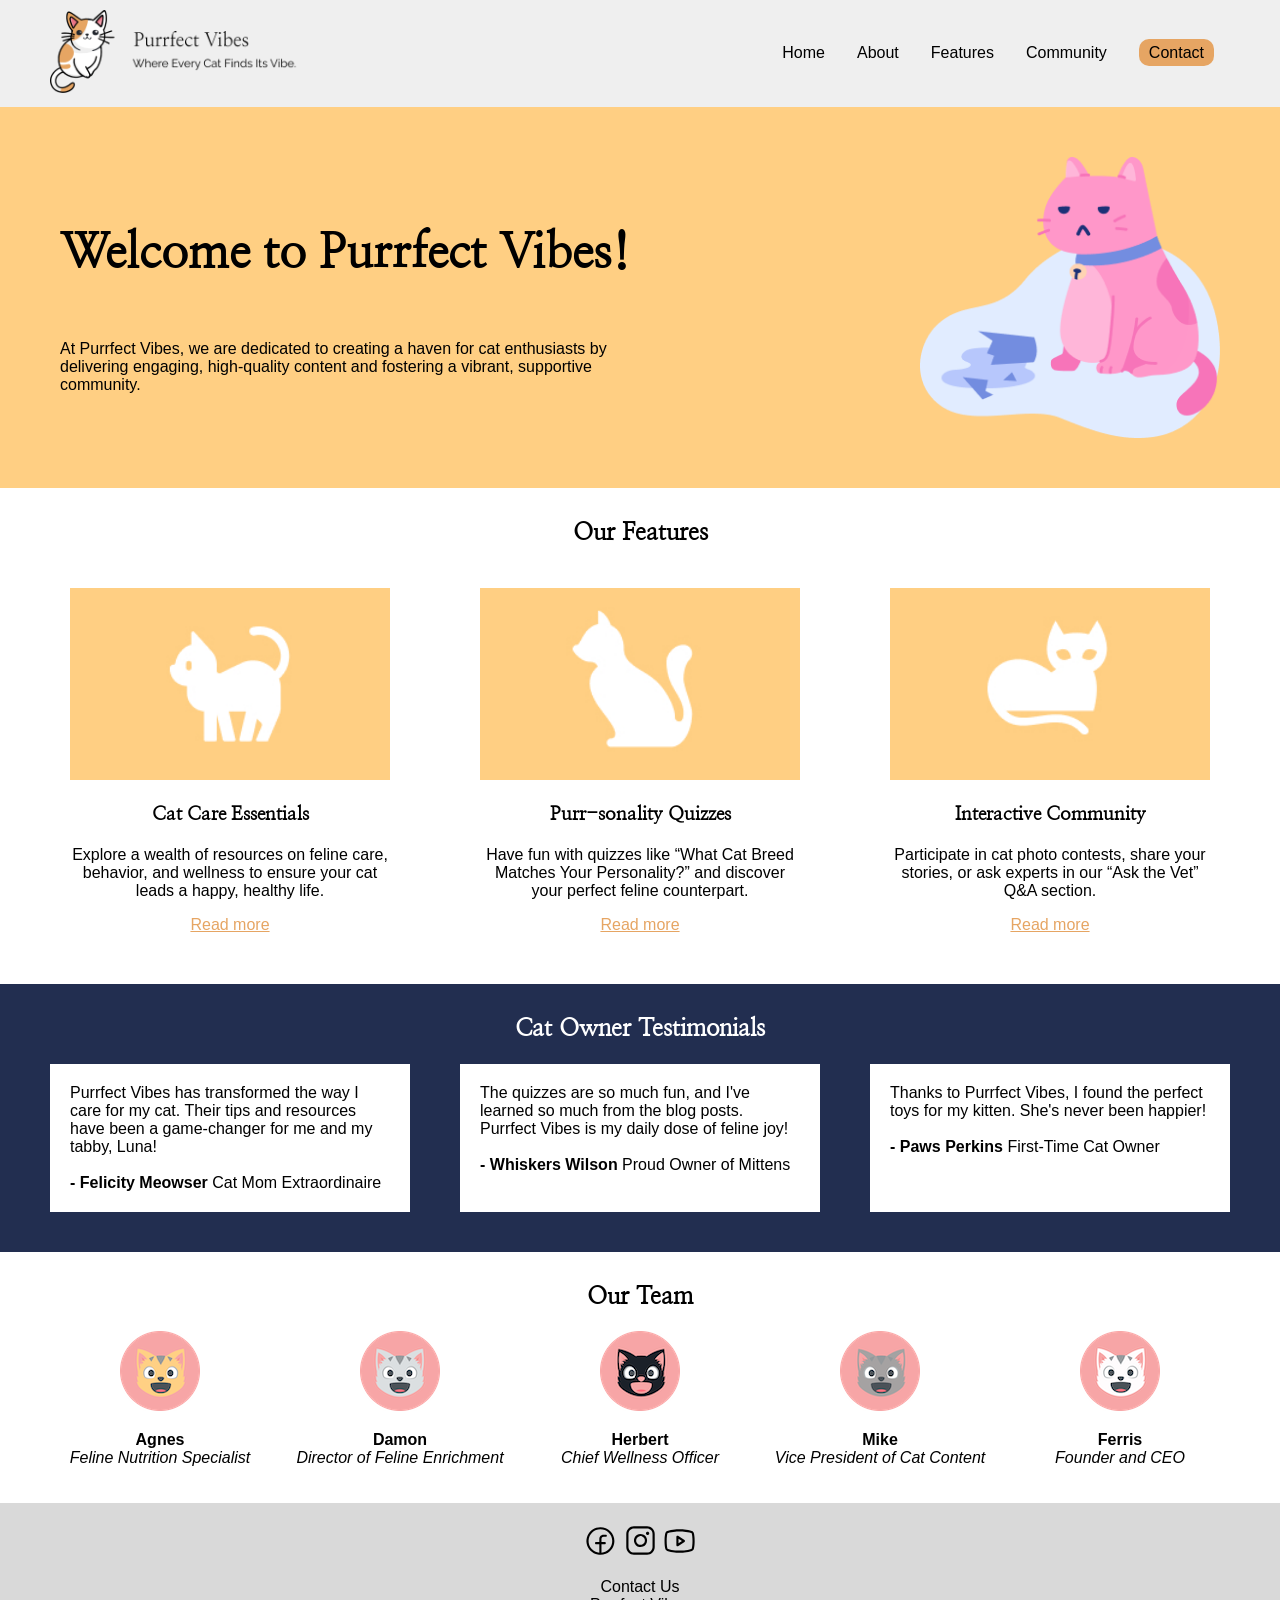
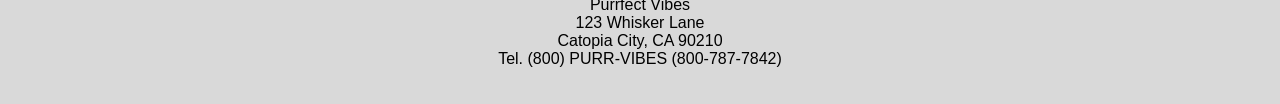
==== beginning/index.html @ c21c93cb "File and Font Pull" ====
<!DOCTYPE html>
<html lang="en">
<head>
    <meta charset="utf-8">
    <meta name="viewport" content="width=device-width, initial-scale=1.0">
    <link rel="apple-touch-icon" sizes="180x180" href="images/favicons/apple-touch-icon.png">
    <link rel="icon" type="image/png" sizes="32x32" href="images/favicons/favicon-32x32.png">
    <link rel="icon" type="image/png" sizes="16x16" href="images/favicons/favicon-16x16.png">
    <link rel="manifest" href="images/favicons/site.webmanifest">
    <title>Welcome to Purrfect Vibes!</title>
    <link rel="stylesheet" href="css/styles.css">
</head>
<body>
    <header>
        <div class="container">
            <a href="index.html"><img src="images/logo.png" alt="logo"></a>
            <input type="checkbox" class="navToggler" id="navToggler">
            <nav>
                <ul>
                    <li><a href="index.html">Home</a></li>
                    <li><a href="about.html">About</a></li>
                    <li><a href="features.html">Features</a>
                        <ul class="sub-menu">
                            <li><a href="features.html#cat-care">Cat Care</a></li>
                            <li><a href="features.html#quizzes">Quizzes</a></li>
                            <li><a href="features.html#community">Community</a></li>
                        </ul>
                    </li>
                    <li><a href="community.html">Community</a></li>
                    <li><a href="contact.html" class="button">Contact</a></li>
                </ul>
            </nav>
            <label for="navToggler" class="navTogglerMenu" name="navToggler">
                <img src="images/menu.svg" class="menuOpen" alt="menu">
                <img src="images/x.svg" class="menuClose" alt="close">
            </label>
        </div>
    </header>
    <section class="hero">
        <div class="container">
            <div class="hero-text">
                <h1>Welcome to Purrfect Vibes!</h1>
                <p>At Purrfect Vibes, we are dedicated to creating a haven for cat enthusiasts by delivering engaging, high-quality content and fostering a vibrant, supportive community.</p>
            </div>
            <img src="images/hero-cat.png" alt="">
        </div>
    </section>
    <section class="features container">
        <h2>Our Features</h2>
        <div class="feature-container">
            <div class="feature-block">
                <img src="images/cat-care.jpg" alt="cat care">
                <h3>Cat Care Essentials</h3>
                <p>Explore a wealth of resources on feline care, behavior, and wellness to ensure your cat leads a happy, healthy life.</p>
                <a href="#">Read more</a>
            </div>
            <div class="feature-block">
                <img src="images/cat-quizzes.jpg" alt="cat quizzes">
                <h3>Purr-sonality Quizzes</h3>
                <p>Have fun with quizzes like “What Cat Breed Matches Your Personality?” and discover your perfect feline counterpart.</p>
                <a href="#">Read more</a>
            </div>
            <div class="feature-block">
                <img src="images/cat-community.jpg" alt="cat community">
                <h3>Interactive Community</h3>
                <p>Participate in cat photo contests, share your stories, or ask experts in our “Ask the Vet” Q&A section.</p>
                <a href="#">Read more</a>
            </div>
        </div>
    </section>
    <section class="testimonials">
        <div class="container">
            <h2>Cat Owner Testimonials</h2>
            <div class="testimonial-container">
                <div class="testimonial-block">
                    Purrfect Vibes has transformed the way I care for my cat. Their tips and resources have been a game-changer for me and my tabby, Luna!<br><br>
                    <strong>- Felicity Meowser</strong>
                    Cat Mom Extraordinaire
                </div>
                <div class="testimonial-block">
                    The quizzes are so much fun, and I've learned so much from the blog posts. Purrfect Vibes is my daily dose of feline joy!<br><br>
                    <strong>- Whiskers Wilson</strong>
                    Proud Owner of Mittens
                </div>
                <div class="testimonial-block">
                    Thanks to Purrfect Vibes, I found the perfect toys for my kitten. She's never been happier!<br><br>
                    <strong>- Paws Perkins</strong>
                    First-Time Cat Owner
                </div>
            </div>
        </div>
    </section>
    <section class="team container">
        <h2>Our Team</h2>
        <div class="team-container">
            <div class="team-block">
                <img src="images/head-agnes.png" alt="Agnes">
                <p><strong>Agnes</strong><br>
                    <em>Feline Nutrition Specialist</em></p>
            </div>
            <div class="team-block">
                <img src="images/head-damon.png" alt="Damon">
                <p><strong>Damon</strong><br>
                    <em>Director of Feline Enrichment</em></p>
            </div>
            <div class="team-block">
                <img src="images/head-herbert.png" alt="Herbert">
                <p><strong>Herbert</strong><br>
                    <em>Chief Wellness Officer</em></p>
            </div>
            <div class="team-block">
                <img src="images/head-mike.png" alt="Mike">
                <p><strong>Mike</strong><br>
                    <em>Vice President of Cat Content</em></p>
            </div>
            <div class="team-block">
                <img src="images/head-ferris.png" alt="Ferris">
                <p><strong>Ferris</strong><br>
                    <em>Founder and CEO</em></p>
            </div>
        </div>
    </section>
    <footer>
        <div>
            <a href="#"><img src="images/facebook.svg" alt="Facebook"></a>
            <a href="#"><img src="images/instagram.svg" alt="Instagram"></a>
            <a href="#"><img src="images/youtube.svg" alt="Youtube"></a>
        </div>
        <p>
            Contact Us<br>
            Purrfect Vibes<br>
            123 Whisker Lane<br>
            Catopia City, CA 90210<br>
            Tel. (800) PURR-VIBES (800-787-7842)<br>
        </p>
    </footer>
</body>
</html>
---- beginning/css/styles.css ----
* {
    box-sizing: border-box;
}
@font-face {
    font-family: Nanum_Myeongjo;
    src: url(/beginning/fonts/Nanum_Myeongjo/NanumMyeongjo-Regular.ttf);
    font-weight: normal;
    font-style: normal;
}
@font-face {
    font-family: Raleway;
    src: url(//beginning/fonts/Raleway/Raleway-VariableFont_wght.ttf);
    font-weight: normal;
    font-style: normal;
}
body, textarea {
    font-size: 16px;
    font-family: Raleway, sans-serif;
    margin: 0;
}
h1 {
    font-size: 3rem;
}
.container {
    max-width: 1200px;
    margin: auto;
    padding: 10px;
}
a {
    color: #e6a563;
}
a:hover {
    opacity: 0.8;
}
h2 {
    text-align: center;
}
h1,h2,h3 {
    font-family: Nanum_Myeongjo;
}

img {
    width: 100%;
}
/**Header**/
header {
    background-color: #efefef;
}
header a {
    text-decoration: none;
    color: #000
}
header a:hover {
    color: #e6a563;
}
header .container {
    padding: 10px;
    display: flex;
    align-items: center;
    justify-content: flex-end;
}
header .container > a:first-child {
    width: 250px;
    margin-right: auto;

}
header ul {
    list-style-type: none;
    display: flex;
    align-items: center;
    margin: 0;
}
.button {
    background-color: #e6a563;
    border-radius: 10px;
    padding: 5px 10px;
}
.button:hover {
    background-color: #fff;
}
nav li {
    margin: 0 1em;
    position: relative;
    padding-bottom: 20px;
    padding-top: 20px;
}
.sub-menu {
    position: absolute;
    left: 0;
    flex-direction: column;
    margin-top: 20px;
    gap: 20px;
    background-color: #fff;
    border: 1px solid #efefef;
    border-radius: 20px;
    padding: 10px 20px 20px 10px;
    align-items: flex-start;
    display: none;
}
.sub-menu li {
    padding: 0;
}
nav li:hover > .sub-menu,
nav li > .sub-menu:hover  {
    display: flex;
}
.navTogglerMenu, .navToggler {
    display: none;
}
/**Home Page**/
body.home {
    background-color: #efefef;
}
.hero {
    background-color: #FFCF83;
}
.hero .container {
    display: flex;
    justify-content: space-between;
    padding: 50px 20px;
}
.hero img {
    width: 300px;
}
.hero .hero-text {
    display: flex;
    flex-direction: column;
    justify-content: center;
    width: 50%;
}
.feature-container {
    display: flex;
    justify-content: center;
    gap: 50px;
    padding-bottom: 20px;
}
.feature-block {
    text-align: center;
    background-color: #fff;
    padding: 20px;
    flex: auto;
    width: 32%;
}
.testimonials {
    background-color: #222e50;
    padding-bottom: 30px;
}
.testimonials h2 {
    color: #fff;
    text-align: center;
}
.testimonial-container {
    display: flex;
    gap: 50px;
}
.testimonial-block {
    background-color: #fff;
    padding: 20px;
    flex: auto;
    width: 33%;
}
.team {
    padding-bottom: 20px;
}
.team img {
    width: 80px;
}
.team-container {
    display: flex;
    justify-content: space-between;
    gap: 20px;
}
.team-block {
    text-align: center;
    width: 25%;
}
/**About Page**/
.about .container {
    max-width: 900px;
}
.about-block {
    display: flex;
    gap: 20px;
    align-items: center;
}
.about-block img {
    width: 80px;
    height: 80px;
}
/**Community Page**/
.community {
    display: grid;
    gap: 20px;
    grid-template-columns: repeat(3, 1fr);
    margin-bottom: 30px;
    max-width: 1000px;
}
.event-block {
    border: 1px solid #efefef;
    box-shadow: 10px 10px 10px #efefef;
    text-align: center;;
}
.event-block img {
    width: 100%;
}
.event-block h3, .event-block p {
    padding: 0 20px;
}
.event-block.featured {
    grid-column: span 3;
    display: grid;
    grid-template-areas: 
    "image title"
    "image text";
    grid-template-columns: 1fr 1fr;
    grid-template-rows: auto 1fr;
    grid-column-gap: 20px;
}
.event-block.featured img {
    grid-area: image;
}
.event-block.featured h3 {
    grid-area: title;
    text-align: left;
}
.event-block.featured p {
    grid-area: text;
    text-align: left;
}
.event-block span {
    font-style: italic;
    color: #787878;
    font-size: 0.9em;;
}
.event-block p {
    padding-bottom: 20px;
}
/**Feature Page**/
.feature-page-block {
    border: 1px solid #efefef;
    padding: 20px;
    border-radius: 20px;
}
.feature-page-block h3 {
    text-align: center;
}
.feature-page-block img {
    height: 200px;
    object-fit: cover;
}
/**Contact**/
.contact-container {
    display: flex;
    gap: 20px;
    margin-bottom: 50px;
}
.contact-container address {
    width: 30%;
}
.contact-container .form-container {
    width: 70%;
    max-width: 600px;
}
form {
    display: grid;
    grid-template-columns: repeat(2, 1fr); /* Two columns of equal width */
    gap: 1rem;
}
.form-group {
    display: flex;
    flex-direction: column;
}
.full-width {
    grid-column: span 2; 
}
input[type="email"],input[type="text"],input[type="tel"],textarea, select {
    width:100%;
    height:38px;
    padding:6px 10px;
    background-color:#fff;
    border:1px solid #D1D1D1;
    border-radius:4px;
    box-shadow:none;
    box-sizing:border-box;
}
textarea {
    min-height:65px;
    padding-top:6px;
    padding-bottom:6px;
}
form label {
    font-weight:600;
    margin-bottom: 10px;
}
form input[type="checkbox"], form input[type="radio"] {
    display:inline;
}
form .inline-checkbox label {
    font-weight: 400;
}
input[type="submit"] {
	padding: 0 30px;
	font-size: 11px;
	font-weight: 600;
	line-height: 38px;
	letter-spacing: .1rem;
	text-transform: uppercase;
	background-color: transparent;
	border-radius: 4px;
	border: 1px solid #bbb;
	cursor: pointer;
 }
input[type="submit"]:hover, input[type="submit"]:focus {
    color:#333;
    border-color:#888;
    outline:0;
}
input[type="text"]:required, input[type="tel"]:required, input[type="email"]:required {
    border-color:red;
}
input[type="text"]:valid, input[type="tel"]:valid, input[type="email"]:valid {
    border-color:green;
}
/**Footer**/
footer {
    text-align: center;
    background-color: #D9D9D9;
    padding: 20px;
}
footer img {
    width: 35px;
}

/**Tablet Styles**/
@media only screen and (max-width: 1040px) {
    .community {
        grid-template-columns: repeat(2, 1fr);
    }
    .event-block.featured {
        grid-column: span 2;
    }
    .features-page .feature-container {
        flex-wrap: wrap;
        gap: 10px;
    }
    .features-page .feature-page-block {
        width: 40%;
    }
}

/**Mobile Styles**/
@media only screen and (max-width: 767px) {
    header .container {
        flex-wrap: wrap;
        position: relative;
    }
    header img {
        width: 200px;
    }
    header nav {
        position: absolute;
        width: 100%;
        top: 90px;
        left: 0;
        display: none;
    }
    header nav ul {
        flex-direction: column;
        align-items: center;
        justify-content: center;
        width: 100vw;
        background-color: #efefef;
        padding: 0;
        border-top: 1px solid #fff;
    }
    header nav li {
        width: 100%;
        text-align: center;
        border-bottom: 1px solid #fff;
        padding: 0;
        margin: 0;
    }
    header a {
        display: inline-block;
        width: 100%;
        padding: 10px 0;
    }
    header nav li:last-child {
        border-bottom: none;
        padding: 0;
    }
    header .button {
        width: 100%;
        border-radius: 0;
        display: block;
        padding: 10px;
    }
    .navToggler, .navTogglerMenu {
        display: block;
    }
    .navTogglerMenu img {
        width: 25px;
    }
    .navToggler:checked ~ nav {
        display: block;
    }
    .navToggler, .menuClose, .navToggler:checked ~ .navTogglerMenu .menuOpen {
        display: none;
    }
    .navToggler:checked ~ .navTogglerMenu .menuClose {
        display: block;
    }
    .sub-menu {
        display: flex;
        position: relative;
        border-radius: 0;
        gap: 20px;
        padding: 10px;
    }
    .hero .container {
        display: block;
        text-align: center;
    }
    .hero .hero-text {
        width: 100%;
        margin-bottom: 30px;
    }
    .feature-container {
        flex-direction: column;
        gap: 20px;
    }
    .feature-block {
        width: 100%;
    }
    .testimonial-container {
        flex-direction: column;
        gap: 20px;
    }
    .testimonial-block {
        width: 100%;
    }
    .team-container {
        flex-wrap: wrap;
        justify-content: center;
    }
    .about {
        text-align: center;
    }
    .about-container {
        gap: 50px;
    }
    .about-block {
        flex-direction: column;
    }
    .community {
        grid-template-columns: repeat(1, 1fr);
    }
    .event-block.featured {
        grid-column: span 2;
    }
    .features-page .feature-container {
        display: block;
    }
    .features-page .feature-page-block {
        width: 100%;
    } 
    .community {
        display: flex;
        flex-direction: column;
    }
    .event-block.featured {
        display: flex;
        flex-direction: column;
    } 
    .contact {
        text-align: center;
    }
    .contact-container {
        flex-direction: column;
    }
    .contact-container address, .contact-container .form-container {
        width: 100%;
    }
    form {
        grid-template-columns: 1fr;
    }
    .full-width {
        grid-column: span 1;
    }
}
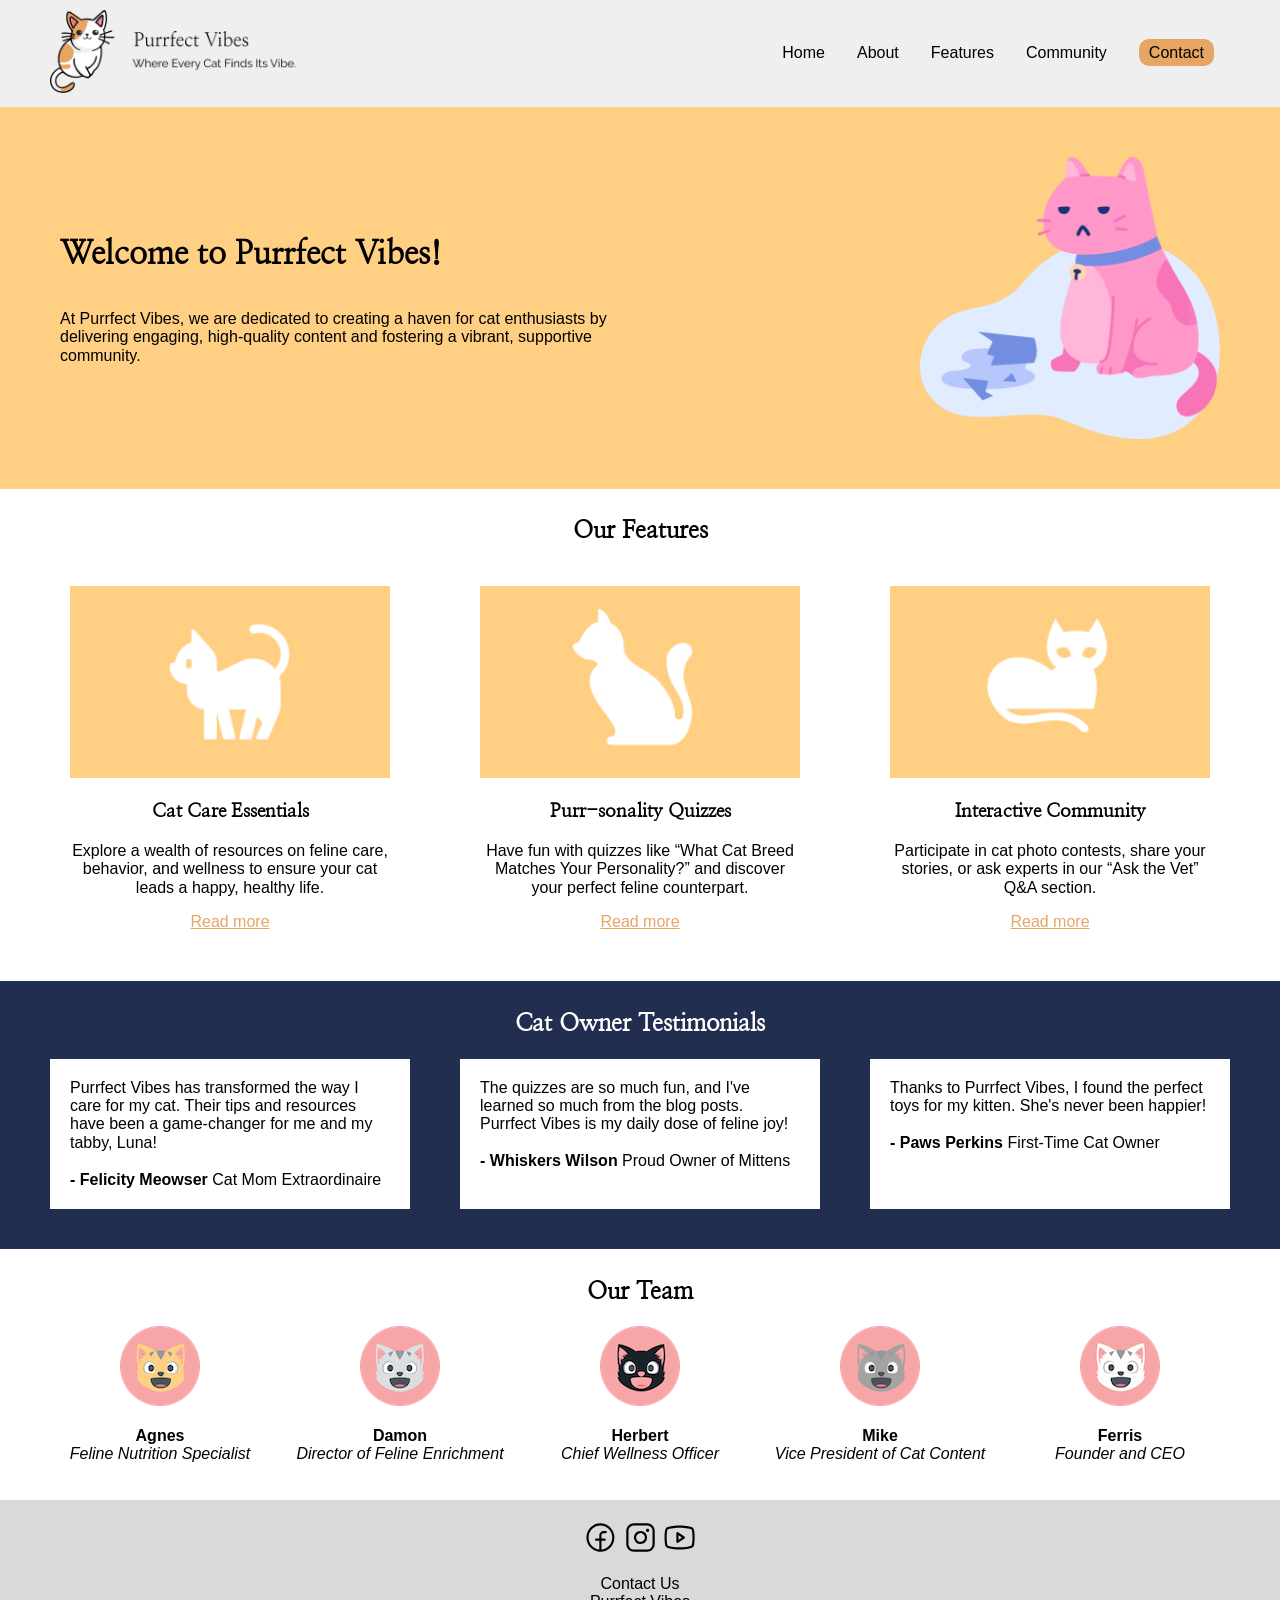
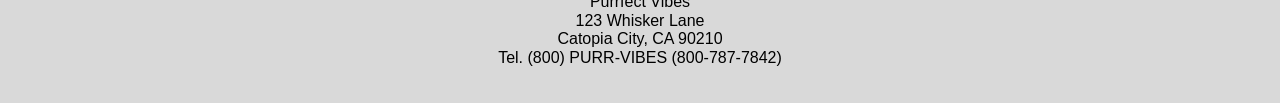
==== commit ca79afae: "Add Normalize" ====
--- a/beginning/index.html
+++ b/beginning/index.html
@@ -9,6 +9,7 @@
     <link rel="manifest" href="images/favicons/site.webmanifest">
     <title>Welcome to Purrfect Vibes!</title>
     <link rel="stylesheet" href="css/styles.css">
+    <link rel="stylesheet" href="css/normalize.css">
 </head>
 <body>
     <header>
--- a/beginning/css/styles.css
+++ b/beginning/css/styles.css
@@ -18,6 +18,9 @@
     font-family: Raleway, sans-serif;
     margin: 0;
 }
+h1,h2,h3 {
+    font-family: Nanum_Myeongjo;
+}
 h1 {
     font-size: 3rem;
 }
@@ -34,9 +37,6 @@
 }
 h2 {
     text-align: center;
-}
-h1,h2,h3 {
-    font-family: Nanum_Myeongjo;
 }
 
 img {
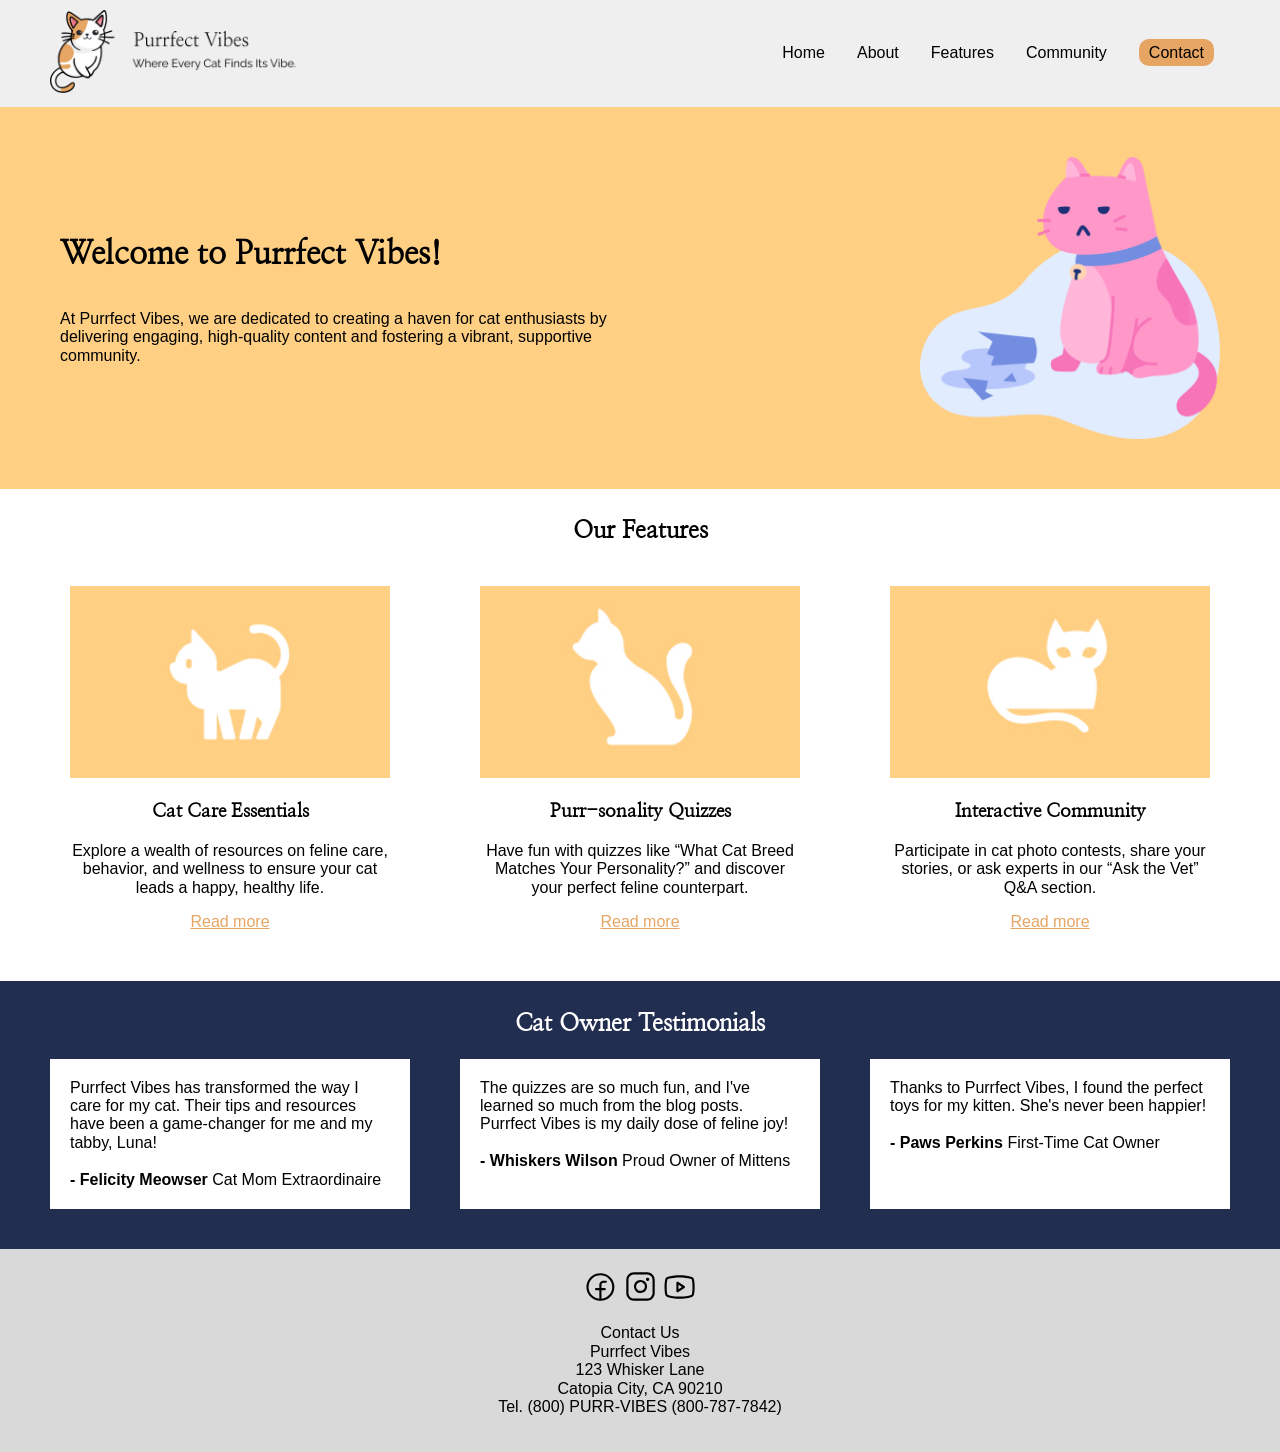
==== commit 634bee3d: "Normalize Added/About Us Desktop Complete" ====
--- a/beginning/index.html
+++ b/beginning/index.html
@@ -91,36 +91,6 @@
             </div>
         </div>
     </section>
-    <section class="team container">
-        <h2>Our Team</h2>
-        <div class="team-container">
-            <div class="team-block">
-                <img src="images/head-agnes.png" alt="Agnes">
-                <p><strong>Agnes</strong><br>
-                    <em>Feline Nutrition Specialist</em></p>
-            </div>
-            <div class="team-block">
-                <img src="images/head-damon.png" alt="Damon">
-                <p><strong>Damon</strong><br>
-                    <em>Director of Feline Enrichment</em></p>
-            </div>
-            <div class="team-block">
-                <img src="images/head-herbert.png" alt="Herbert">
-                <p><strong>Herbert</strong><br>
-                    <em>Chief Wellness Officer</em></p>
-            </div>
-            <div class="team-block">
-                <img src="images/head-mike.png" alt="Mike">
-                <p><strong>Mike</strong><br>
-                    <em>Vice President of Cat Content</em></p>
-            </div>
-            <div class="team-block">
-                <img src="images/head-ferris.png" alt="Ferris">
-                <p><strong>Ferris</strong><br>
-                    <em>Founder and CEO</em></p>
-            </div>
-        </div>
-    </section>
     <footer>
         <div>
             <a href="#"><img src="images/facebook.svg" alt="Facebook"></a>
--- a/beginning/css/styles.css
+++ b/beginning/css/styles.css
@@ -41,6 +41,14 @@
 
 img {
     width: 100%;
+}
+.h1-style {
+    background-color: #222e50;
+    color: #fff;
+    text-align: center;
+    font-weight: 500;
+    padding: 20px;
+    margin: 0;
 }
 /**Header**/
 header {
@@ -159,11 +167,41 @@
     flex: auto;
     width: 33%;
 }
+/**About Page**/
+.team .container {
+    max-width: 900px;
+}
+.team.container {
+    max-width: 100%;
+    background-color: #efefef;
+}
+.company-overview {
+    display: flex;
+    margin-top: 50px;
+    margin-bottom: 20px;
+    max-width: 1000px;
+    justify-self: center;
+}
+.overview-text {
+    padding: 20px;
+    align-content: center;
+    justify-items: left;
+}
+iframe {
+    width: 100%;
+    aspect-ratio: 16/9;
+}
+.our-team {
+    padding: 20px;
+    max-width: 1200px;
+    margin: 0 auto;
+}
 .team {
     padding-bottom: 20px;
 }
 .team img {
     width: 80px;
+    padding: 1px;
 }
 .team-container {
     display: flex;
@@ -174,18 +212,51 @@
     text-align: center;
     width: 25%;
 }
-/**About Page**/
-.about .container {
-    max-width: 900px;
-}
-.about-block {
-    display: flex;
-    gap: 20px;
-    align-items: center;
-}
-.about-block img {
-    width: 80px;
-    height: 80px;
+.team-block a {
+    color: #000;
+    text-decoration: none;
+}
+.team-block:hover {
+    cursor: pointer;
+}
+.modal {
+    position: fixed;
+    display: none;
+    z-index: 1000;
+    left: 0;
+    top: 0;
+    width: 100%;
+    height: 100%;
+    overflow: auto;
+    background-color: rgba(0,0,0,0.7);    
+}
+.modal-content {
+    position: relative;
+    background-color: #fff;
+    width: 80%;
+    margin: 15% auto;
+    padding: 20px;
+    border: 1px solid #888;
+}
+.close-btn {
+    color: #000;
+    position: absolute;
+    font-size: 28px;
+    top: 20px;
+    right: 20px;
+}
+.close-btn:hover {
+    color: #e6a563;
+}
+.modal:target {
+    display: block;
+}
+body:has(.modal-target) .team-block {
+    filter: blur(2px);
+}
+.careers.container {
+    justify-self: center;
+    max-width: 1000px;
 }
 /**Community Page**/
 .community {
